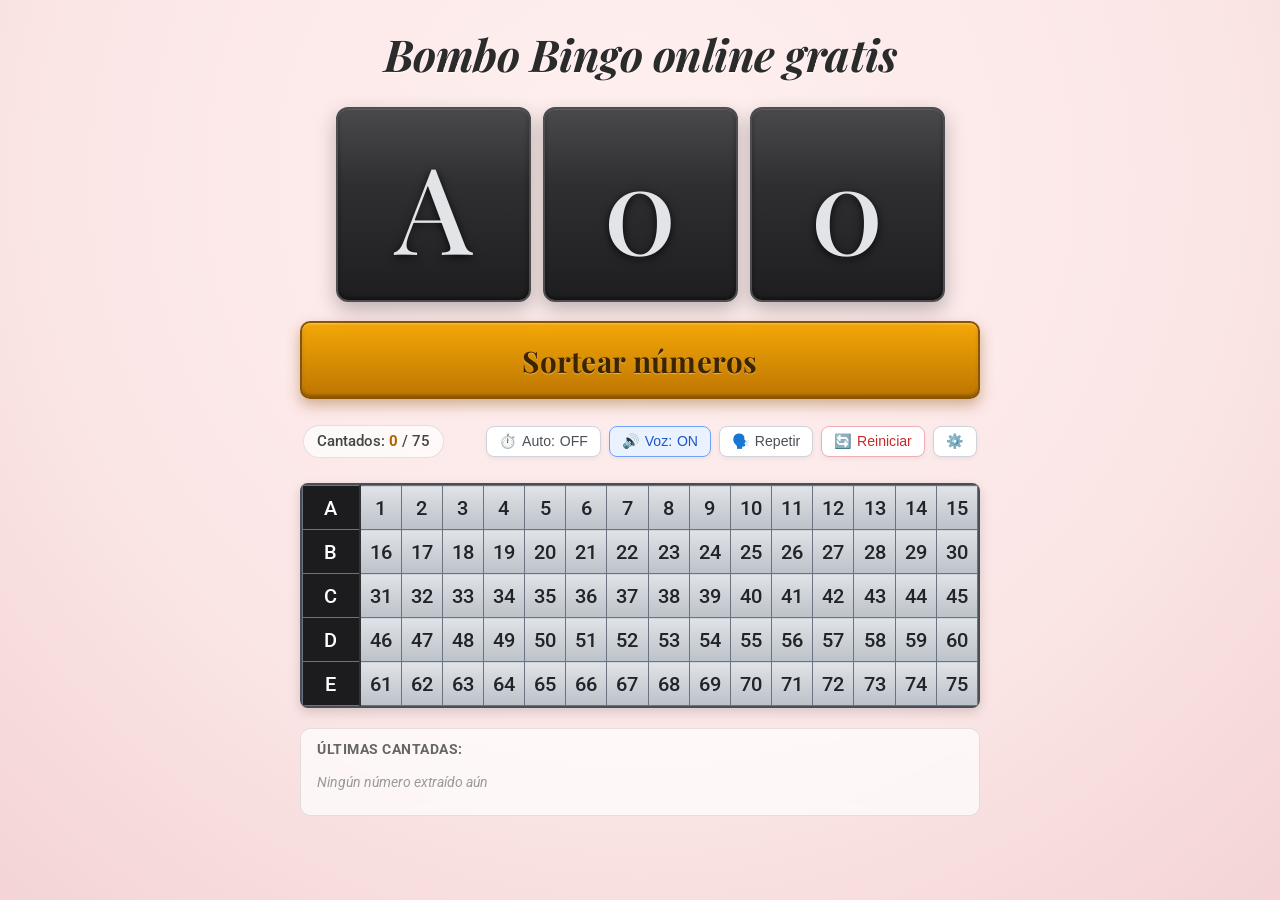
==== index.html @ 675a0fd1 "Initial commit: AplicaBingo web app (index.html, style.css, app.js)" ====
<!DOCTYPE html>
<html lang="es">
<head>
    <meta charset="UTF-8">
    <meta name="viewport" content="width=device-width, initial-scale=1.0">
    <title>Bombo Bingo Online Gratis</title>
    <link rel="stylesheet" href="style.css">
    <link rel="preconnect" href="https://fonts.googleapis.com">
    <link rel="preconnect" href="https://fonts.gstatic.com" crossorigin>
    <link href="https://fonts.googleapis.com/css2?family=Cinzel:wght@600;700&family=Playfair+Display:ital,wght@1,500;1,700&family=Roboto:wght@400;500;700&display=swap" rel="stylesheet">
</head>
<body>
    <div class="app-container">
        <!-- Encabezado -->
        <header class="header">
            <h1 class="main-title">Bombo Bingo online gratis</h1>
        </header>

        <!-- Pantalla Principal de Número Actual -->
        <main class="bingo-stage">
            <div class="display-row" id="displayRow">
                <div class="digit-card letter-card" id="cardLetter">
                    <span class="card-value" id="valLetter">A</span>
                </div>
                <div class="digit-card tens-card" id="cardTens">
                    <span class="card-value" id="valTens">0</span>
                </div>
                <div class="digit-card units-card" id="cardUnits">
                    <span class="card-value" id="valUnits">0</span>
                </div>
            </div>

            <!-- Botón Principal de Sorteo -->
            <button id="btnDraw" class="btn-draw" type="button">
                <span class="btn-text">Sortear números</span>
            </button>

            <!-- Barra de Herramientas y Controles Auxiliares -->
            <div class="controls-panel">
                <div class="stat-badge">
                    <span>Cantados:</span>
                    <strong id="drawnCount">0</strong> / <span id="totalCount">75</span>
                </div>

                <div class="action-buttons">
                    <button id="btnAuto" class="btn-tool" title="Modo automático">
                        <span class="icon">⏱️</span> Auto: <span id="autoState">OFF</span>
                    </button>
                    <button id="btnVoiceToggle" class="btn-tool active" title="Activar/Desactivar Voz">
                        <span class="icon" id="voiceIcon">🔊</span> Voz: <span id="voiceState">ON</span>
                    </button>
                    <button id="btnRepeat" class="btn-tool" title="Repetir último número cantado">
                        <span class="icon">🗣️</span> Repetir
                    </button>
                    <button id="btnReset" class="btn-tool btn-danger" title="Reiniciar Juego">
                        <span class="icon">🔄</span> Reiniciar
                    </button>
                    <button id="btnSettings" class="btn-tool" title="Configuración">
                        <span class="icon">⚙️</span>
                    </button>
                </div>
            </div>

            <!-- Panel de Configuración Plegable -->
            <div id="settingsModal" class="settings-drawer hidden">
                <div class="drawer-header">
                    <h3>Configuración del Bingo</h3>
                    <button id="btnCloseSettings" class="btn-close">&times;</button>
                </div>
                <div class="setting-item">
                    <label for="namingMode">Tipo de Letras:</label>
                    <select id="namingMode" class="form-select">
                        <option value="ABCDE" selected>A - B - C - D - E (Tradicional 1-75)</option>
                        <option value="BINGO">B - I - N - G - O (Americano 1-75)</option>
                    </select>
                </div>
                <div class="setting-item">
                    <label for="voiceSelect">Voz del Locutor:</label>
                    <select id="voiceSelect" class="form-select">
                        <option value="">Cargando voces en español...</option>
                    </select>
                </div>
                <div class="setting-item">
                    <label for="speechRate">Velocidad de voz: <span id="rateVal">1.0x</span></label>
                    <input type="range" id="speechRate" min="0.7" max="1.4" step="0.1" value="1.0">
                </div>
                <div class="setting-item">
                    <label for="autoSpeed">Intervalo de Sorteo Auto: <span id="autoSpeedVal">4s</span></label>
                    <input type="range" id="autoSpeed" min="2" max="10" step="1" value="4">
                </div>
            </div>

            <!-- Tablero de Números -->
            <div class="board-wrapper">
                <table class="bingo-board" id="bingoBoard">
                    <tbody id="boardBody">
                        <!-- Generado dinámicamente por JavaScript -->
                    </tbody>
                </table>
            </div>

            <!-- Historial de Últimas Bolas -->
            <div class="history-container">
                <span class="history-label">Últimas cantadas:</span>
                <div class="history-list" id="historyList">
                    <span class="empty-history">Ningún número extraído aún</span>
                </div>
            </div>
        </main>
    </div>

    <!-- Modal de Confirmación para Reiniciar -->
    <div id="confirmModal" class="modal-overlay hidden">
        <div class="modal-card">
            <h3>¿Reiniciar partida?</h3>
            <p>Se borrarán todos los números extraídos y el tablero volverá a cero.</p>
            <div class="modal-actions">
                <button id="btnCancelReset" class="btn-modal btn-secondary">Cancelar</button>
                <button id="btnConfirmReset" class="btn-modal btn-danger">Sí, Reiniciar</button>
            </div>
        </div>
    </div>

    <script src="app.js"></script>
</body>
</html>
---- style.css ----
/* ==========================================================================
   Bombo Bingo Online Gratis - Estilos CSS3
   ========================================================================== */

:root {
    --bg-page: #fbe6e6;
    --bg-gradient: radial-gradient(circle at 50% 20%, #fff0f0 0%, #fbe6e6 60%, #f4d4d4 100%);
    --card-bg-top: #3a3a3c;
    --card-bg-bottom: #1e1e20;
    --card-border: #4d4d52;
    --card-text: #e2e4e8;
    
    --btn-gold-top: #f3a808;
    --btn-gold-bottom: #be7500;
    --btn-gold-border: #8d5300;
    --btn-gold-text: #3c2400;
    --btn-gold-shadow: rgba(141, 83, 0, 0.4);

    --cell-unmarked-top: #e0e3e7;
    --cell-unmarked-bottom: #bcc2c9;
    --cell-unmarked-border: #808691;
    --cell-unmarked-text: #212529;

    --cell-marked-top: #fdb813;
    --cell-marked-bottom: #df8800;
    --cell-marked-border: #9b5a00;
    --cell-marked-text: #211200;

    --header-cell-bg: #1c1c1e;
    --header-cell-text: #ffffff;
}

* {
    box-sizing: border-box;
    margin: 0;
    padding: 0;
}

body {
    font-family: 'Roboto', -apple-system, BlinkMacSystemFont, "Segoe UI", sans-serif;
    background: var(--bg-gradient);
    background-color: var(--bg-page);
    min-height: 100vh;
    display: flex;
    justify-content: center;
    align-items: flex-start;
    padding: 1.5rem 1rem 3rem 1rem;
    color: #333333;
    user-select: none;
    -webkit-user-select: none;
}

/* Contenedor Principal */
.app-container {
    width: 100%;
    max-width: 680px;
    display: flex;
    flex-direction: column;
    align-items: center;
    gap: 1.25rem;
}

/* Encabezado */
.header {
    text-align: center;
    margin-bottom: 0.25rem;
}

.main-title {
    font-family: 'Playfair Display', Georgia, serif;
    font-size: clamp(2rem, 5vw, 2.75rem);
    font-weight: 700;
    font-style: italic;
    color: #2b2b2b;
    letter-spacing: -0.5px;
    text-shadow: 0 1px 2px rgba(255, 255, 255, 0.8);
}

/* Escenario Bingo */
.bingo-stage {
    width: 100%;
    display: flex;
    flex-direction: column;
    align-items: center;
    gap: 1.2rem;
}

/* Fila de Tarjetas Oscuras (Letra, Decena, Unidad) */
.display-row {
    display: flex;
    justify-content: center;
    gap: 12px;
    width: 100%;
}

.digit-card {
    flex: 1;
    max-width: 195px;
    aspect-ratio: 1 / 1;
    background: linear-gradient(180deg, var(--card-bg-top) 0%, var(--card-bg-bottom) 100%);
    border: 2px solid var(--card-border);
    border-radius: 12px;
    box-shadow: 
        0 8px 20px rgba(0, 0, 0, 0.25),
        inset 0 1px 1px rgba(255, 255, 255, 0.15),
        inset 0 -2px 4px rgba(0, 0, 0, 0.5);
    display: flex;
    align-items: center;
    justify-content: center;
    position: relative;
    overflow: hidden;
    transition: transform 0.15s ease, box-shadow 0.15s ease;
}

.digit-card::after {
    content: '';
    position: absolute;
    top: 0;
    left: 0;
    right: 0;
    height: 40%;
    background: linear-gradient(180deg, rgba(255, 255, 255, 0.08) 0%, rgba(255, 255, 255, 0) 100%);
    pointer-events: none;
    border-top-left-radius: 10px;
    border-top-right-radius: 10px;
}

.card-value {
    font-family: 'Playfair Display', 'Cinzel', Times, serif;
    font-size: clamp(4.5rem, 12vw, 7.5rem);
    font-weight: 500;
    color: var(--card-text);
    text-shadow: 0 2px 8px rgba(0, 0, 0, 0.8);
    line-height: 1;
    transition: transform 0.2s cubic-bezier(0.175, 0.885, 0.32, 1.275);
}

/* Animación de Sorteo / Giro en las Tarjetas */
.digit-card.rolling .card-value {
    animation: rollNumber 0.25s infinite alternate ease-in-out;
}

.digit-card.popping .card-value {
    animation: popReveal 0.4s cubic-bezier(0.175, 0.885, 0.32, 1.275);
}

@keyframes rollNumber {
    0% { transform: translateY(-4px) scale(0.96); opacity: 0.8; }
    100% { transform: translateY(4px) scale(1.02); opacity: 1; }
}

@keyframes popReveal {
    0% { transform: scale(0.7); opacity: 0.3; }
    70% { transform: scale(1.15); opacity: 1; }
    100% { transform: scale(1); opacity: 1; }
}

/* Botón Dorado de Sorteo */
.btn-draw {
    width: 100%;
    padding: 1.1rem 1.5rem;
    background: linear-gradient(180deg, var(--btn-gold-top) 0%, var(--btn-gold-bottom) 100%);
    border: 2px solid var(--btn-gold-border);
    border-radius: 10px;
    cursor: pointer;
    box-shadow: 
        0 6px 14px var(--btn-gold-shadow),
        inset 0 1px 2px rgba(255, 255, 255, 0.4),
        inset 0 -2px 3px rgba(0, 0, 0, 0.3);
    transition: all 0.12s ease;
    display: flex;
    align-items: center;
    justify-content: center;
}

.btn-draw:hover:not(:disabled) {
    filter: brightness(1.06);
    transform: translateY(-2px);
    box-shadow: 0 8px 18px var(--btn-gold-shadow);
}

.btn-draw:active:not(:disabled) {
    transform: translateY(2px);
    box-shadow: 0 2px 6px var(--btn-gold-shadow);
    background: linear-gradient(180deg, var(--btn-gold-bottom) 0%, var(--btn-gold-top) 100%);
}

.btn-draw:disabled {
    opacity: 0.65;
    cursor: not-allowed;
    filter: grayscale(0.4);
}

.btn-text {
    font-family: 'Playfair Display', Georgia, serif;
    font-size: clamp(1.4rem, 4vw, 1.85rem);
    font-weight: 700;
    color: var(--btn-gold-text);
    text-shadow: 0 1px 1px rgba(255, 255, 255, 0.4);
    letter-spacing: 0.3px;
}

/* Barra de Controles y Herramientas */
.controls-panel {
    width: 100%;
    display: flex;
    justify-content: space-between;
    align-items: center;
    flex-wrap: wrap;
    gap: 0.75rem;
    padding: 0.4rem 0.2rem;
}

.stat-badge {
    background: rgba(255, 255, 255, 0.7);
    border: 1px solid rgba(0, 0, 0, 0.1);
    padding: 0.4rem 0.8rem;
    border-radius: 20px;
    font-size: 0.95rem;
    color: #444;
    font-weight: 500;
    backdrop-filter: blur(4px);
}

.stat-badge strong {
    color: #b06200;
    font-weight: 700;
}

.action-buttons {
    display: flex;
    gap: 0.5rem;
    flex-wrap: wrap;
}

.btn-tool {
    background: #ffffff;
    border: 1px solid #ced4da;
    border-radius: 8px;
    padding: 0.4rem 0.75rem;
    font-size: 0.88rem;
    font-weight: 500;
    color: #495057;
    cursor: pointer;
    display: inline-flex;
    align-items: center;
    gap: 0.3rem;
    transition: all 0.15s ease;
    box-shadow: 0 2px 4px rgba(0, 0, 0, 0.05);
}

.btn-tool:hover {
    background: #f8f9fa;
    border-color: #adb5bd;
    transform: translateY(-1px);
}

.btn-tool:active {
    transform: translateY(1px);
}

.btn-tool.active {
    background: #eaf2ff;
    border-color: #70a1ff;
    color: #1a56cc;
}

.btn-danger {
    color: #c92a2a;
    border-color: #f1aeb5;
}

.btn-danger:hover {
    background: #ffe3e3;
    border-color: #e03131;
}

/* Panel de Ajustes / Drawer */
.settings-drawer {
    width: 100%;
    background: #ffffff;
    border: 1px solid #dee2e6;
    border-radius: 12px;
    padding: 1.2rem;
    box-shadow: 0 8px 24px rgba(0, 0, 0, 0.08);
    display: flex;
    flex-direction: column;
    gap: 0.9rem;
    animation: fadeIn 0.2s ease;
}

.settings-drawer.hidden {
    display: none;
}

.drawer-header {
    display: flex;
    justify-content: space-between;
    align-items: center;
    border-bottom: 1px solid #eee;
    padding-bottom: 0.5rem;
}

.drawer-header h3 {
    font-size: 1.1rem;
    color: #333;
}

.btn-close {
    background: none;
    border: none;
    font-size: 1.5rem;
    cursor: pointer;
    color: #888;
}

.setting-item {
    display: flex;
    flex-direction: column;
    gap: 0.35rem;
    font-size: 0.9rem;
    color: #555;
}

.form-select, input[type="range"] {
    padding: 0.4rem;
    border-radius: 6px;
    border: 1px solid #ccc;
    font-size: 0.9rem;
    background: #fafafa;
}

/* Tablero de Números (Grid Table) */
.board-wrapper {
    width: 100%;
    overflow-x: auto;
    border-radius: 8px;
    box-shadow: 0 4px 12px rgba(0, 0, 0, 0.15);
    background: #4a4e54;
    padding: 2px;
}

.bingo-board {
    width: 100%;
    border-collapse: collapse;
    table-layout: fixed;
    text-align: center;
}

.bingo-board td, .bingo-board th {
    padding: 0;
    height: clamp(34px, 5.2vw, 44px);
    border: 1px solid #6b7280;
    font-family: -apple-system, BlinkMacSystemFont, "Segoe UI", Roboto, sans-serif;
    font-size: clamp(0.95rem, 2.2vw, 1.25rem);
    font-weight: 500;
}

/* Celda de Letra Encabezado (Columna 0) */
.header-cell {
    background: var(--header-cell-bg);
    color: var(--header-cell-text);
    font-weight: 700;
    font-size: clamp(1.1rem, 2.6vw, 1.4rem);
    width: 8.5%;
    border-right: 2px solid #333 !important;
}

/* Celdas No Cantadas */
.num-cell {
    background: linear-gradient(180deg, var(--cell-unmarked-top) 0%, var(--cell-unmarked-bottom) 100%);
    color: var(--cell-unmarked-text);
    cursor: default;
    transition: background 0.3s ease, color 0.3s ease, transform 0.2s ease;
}

/* Celdas Cantadas (Marcadas en Oro / Naranja) */
.num-cell.marked {
    background: linear-gradient(180deg, var(--cell-marked-top) 0%, var(--cell-marked-bottom) 100%) !important;
    color: var(--cell-marked-text) !important;
    font-weight: 700;
    box-shadow: inset 0 0 4px rgba(0, 0, 0, 0.3);
}

.num-cell.last-called {
    position: relative;
    outline: 2px solid #ffffff;
    outline-offset: -2px;
    animation: pulseCell 1.2s infinite alternate ease-in-out;
}

@keyframes pulseCell {
    0% { filter: brightness(1); }
    100% { filter: brightness(1.25); }
}

/* Historial de Bolas Cantadas */
.history-container {
    width: 100%;
    background: rgba(255, 255, 255, 0.7);
    border: 1px solid rgba(0, 0, 0, 0.1);
    border-radius: 10px;
    padding: 0.75rem 1rem;
    display: flex;
    flex-direction: column;
    gap: 0.5rem;
    backdrop-filter: blur(6px);
}

.history-label {
    font-size: 0.85rem;
    font-weight: 700;
    color: #666;
    text-transform: uppercase;
    letter-spacing: 0.5px;
}

.history-list {
    display: flex;
    gap: 0.5rem;
    overflow-x: auto;
    padding-bottom: 0.25rem;
    min-height: 38px;
    align-items: center;
}

.empty-history {
    font-size: 0.88rem;
    color: #999;
    font-style: italic;
}

.history-chip {
    flex-shrink: 0;
    background: linear-gradient(180deg, #3a3a3c 0%, #1c1c1e 100%);
    color: #f0f0f0;
    border: 1px solid #555;
    border-radius: 20px;
    padding: 0.25rem 0.65rem;
    font-size: 0.9rem;
    font-weight: 700;
    display: inline-flex;
    align-items: center;
    gap: 3px;
    box-shadow: 0 2px 4px rgba(0, 0, 0, 0.2);
    animation: slideIn 0.25s ease;
}

.history-chip.latest {
    background: linear-gradient(180deg, var(--btn-gold-top) 0%, var(--btn-gold-bottom) 100%);
    color: #211200;
    border-color: #8d5300;
    transform: scale(1.05);
}

@keyframes slideIn {
    from { opacity: 0; transform: translateY(-6px); }
    to { opacity: 1; transform: translateY(0); }
}

/* Modal de Confirmación */
.modal-overlay {
    position: fixed;
    top: 0;
    left: 0;
    right: 0;
    bottom: 0;
    background: rgba(0, 0, 0, 0.5);
    display: flex;
    justify-content: center;
    align-items: center;
    z-index: 1000;
    padding: 1rem;
    backdrop-filter: blur(3px);
}

.modal-overlay.hidden {
    display: none;
}

.modal-card {
    background: #ffffff;
    border-radius: 12px;
    padding: 1.5rem;
    max-width: 400px;
    width: 100%;
    text-align: center;
    box-shadow: 0 10px 30px rgba(0, 0, 0, 0.3);
    animation: fadeIn 0.2s ease;
}

.modal-card h3 {
    margin-bottom: 0.5rem;
    color: #222;
}

.modal-card p {
    color: #666;
    font-size: 0.95rem;
    margin-bottom: 1.25rem;
}

.modal-actions {
    display: flex;
    justify-content: center;
    gap: 0.75rem;
}

.btn-modal {
    padding: 0.55rem 1.25rem;
    border-radius: 8px;
    border: none;
    font-size: 0.95rem;
    font-weight: 600;
    cursor: pointer;
}

.btn-secondary {
    background: #e9ecef;
    color: #495057;
}

.btn-secondary:hover {
    background: #dee2e6;
}

@keyframes fadeIn {
    from { opacity: 0; transform: scale(0.96); }
    to { opacity: 1; transform: scale(1); }
}

/* Ajustes Responsivos */
@media (max-width: 480px) {
    body {
        padding: 0.8rem 0.5rem 2rem 0.5rem;
    }
    
    .display-row {
        gap: 8px;
    }
    
    .btn-draw {
        padding: 0.9rem 1rem;
    }

    .controls-panel {
        justify-content: center;
    }
}
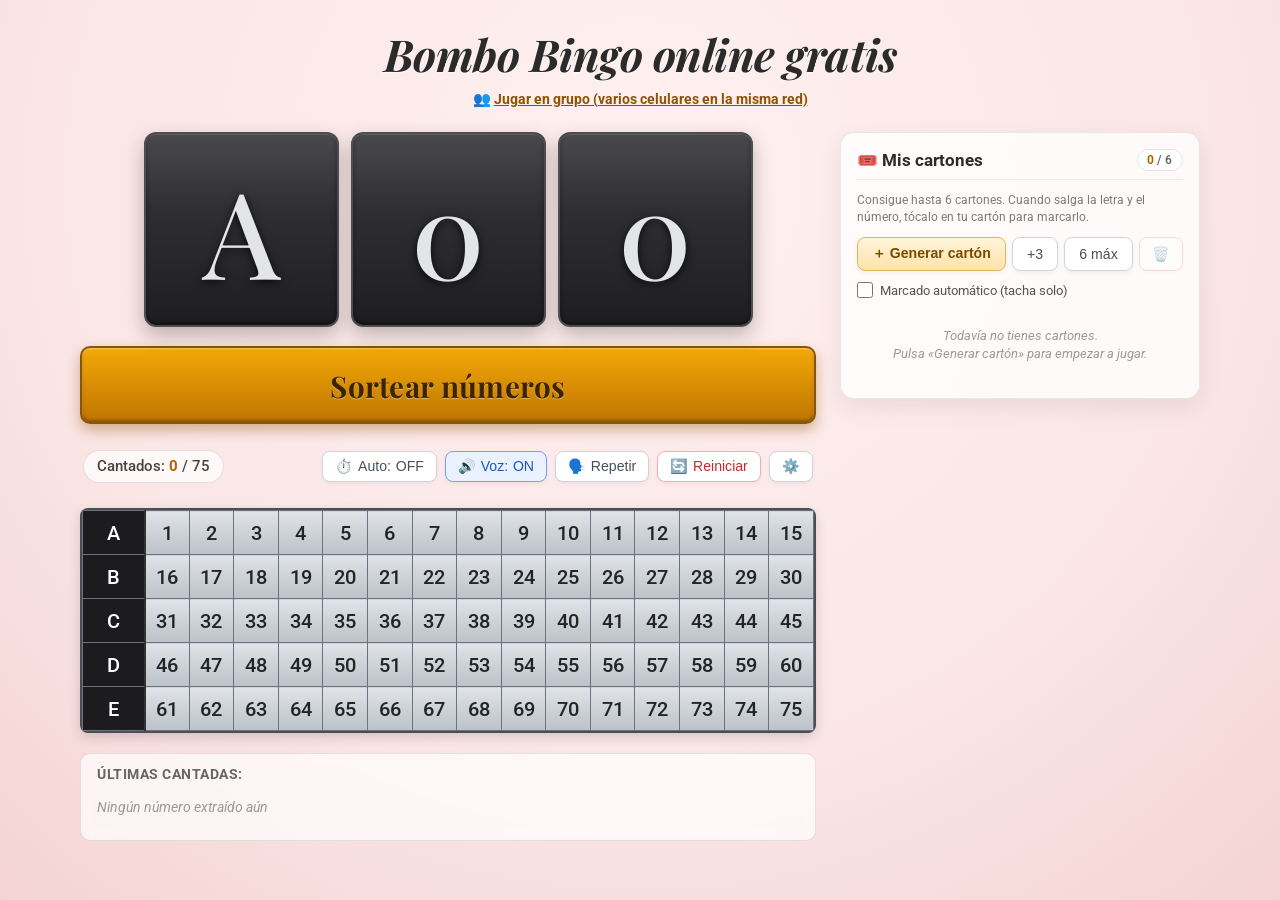
==== commit 91a6c10c: "Agrega modo de bingo en grupo (sala online con cantador y jugadores) - server.js: servidor Node sin " ====
--- a/index.html
+++ b/index.html
@@ -14,106 +14,145 @@
         <!-- Encabezado -->
         <header class="header">
             <h1 class="main-title">Bombo Bingo online gratis</h1>
+            <p style="margin-top:.5rem;font-size:.9rem">👥 <a href="grupo.html" style="color:#8d5300;font-weight:700">Jugar en grupo (varios celulares en la misma red)</a></p>
         </header>
 
-        <!-- Pantalla Principal de Número Actual -->
-        <main class="bingo-stage">
-            <div class="display-row" id="displayRow">
-                <div class="digit-card letter-card" id="cardLetter">
-                    <span class="card-value" id="valLetter">A</span>
-                </div>
-                <div class="digit-card tens-card" id="cardTens">
-                    <span class="card-value" id="valTens">0</span>
-                </div>
-                <div class="digit-card units-card" id="cardUnits">
-                    <span class="card-value" id="valUnits">0</span>
-                </div>
-            </div>
-
-            <!-- Botón Principal de Sorteo -->
-            <button id="btnDraw" class="btn-draw" type="button">
-                <span class="btn-text">Sortear números</span>
-            </button>
-
-            <!-- Barra de Herramientas y Controles Auxiliares -->
-            <div class="controls-panel">
-                <div class="stat-badge">
-                    <span>Cantados:</span>
-                    <strong id="drawnCount">0</strong> / <span id="totalCount">75</span>
+        <div class="app-layout">
+            <!-- Columna principal: Bombo / Sorteo -->
+            <main class="bingo-stage">
+                <!-- Pantalla Principal de Número Actual -->
+                <div class="display-row" id="displayRow">
+                    <div class="digit-card letter-card" id="cardLetter">
+                        <span class="card-value" id="valLetter">A</span>
+                    </div>
+                    <div class="digit-card tens-card" id="cardTens">
+                        <span class="card-value" id="valTens">0</span>
+                    </div>
+                    <div class="digit-card units-card" id="cardUnits">
+                        <span class="card-value" id="valUnits">0</span>
+                    </div>
                 </div>
 
-                <div class="action-buttons">
-                    <button id="btnAuto" class="btn-tool" title="Modo automático">
-                        <span class="icon">⏱️</span> Auto: <span id="autoState">OFF</span>
-                    </button>
-                    <button id="btnVoiceToggle" class="btn-tool active" title="Activar/Desactivar Voz">
-                        <span class="icon" id="voiceIcon">🔊</span> Voz: <span id="voiceState">ON</span>
-                    </button>
-                    <button id="btnRepeat" class="btn-tool" title="Repetir último número cantado">
-                        <span class="icon">🗣️</span> Repetir
-                    </button>
-                    <button id="btnReset" class="btn-tool btn-danger" title="Reiniciar Juego">
-                        <span class="icon">🔄</span> Reiniciar
-                    </button>
-                    <button id="btnSettings" class="btn-tool" title="Configuración">
-                        <span class="icon">⚙️</span>
-                    </button>
+                <!-- Botón Principal de Sorteo -->
+                <button id="btnDraw" class="btn-draw" type="button">
+                    <span class="btn-text">Sortear números</span>
+                </button>
+
+                <!-- Barra de Herramientas y Controles Auxiliares -->
+                <div class="controls-panel">
+                    <div class="stat-badge">
+                        <span>Cantados:</span>
+                        <strong id="drawnCount">0</strong> / <span id="totalCount">75</span>
+                    </div>
+
+                    <div class="action-buttons">
+                        <button id="btnAuto" class="btn-tool" title="Modo automático">
+                            <span class="icon">⏱️</span> Auto: <span id="autoState">OFF</span>
+                        </button>
+                        <button id="btnVoiceToggle" class="btn-tool active" title="Activar/Desactivar Voz">
+                            <span class="icon" id="voiceIcon">🔊</span> Voz: <span id="voiceState">ON</span>
+                        </button>
+                        <button id="btnRepeat" class="btn-tool" title="Repetir último número cantado">
+                            <span class="icon">🗣️</span> Repetir
+                        </button>
+                        <button id="btnReset" class="btn-tool btn-danger" title="Reiniciar Juego">
+                            <span class="icon">🔄</span> Reiniciar
+                        </button>
+                        <button id="btnSettings" class="btn-tool" title="Configuración">
+                            <span class="icon">⚙️</span>
+                        </button>
+                    </div>
                 </div>
-            </div>
 
-            <!-- Panel de Configuración Plegable -->
-            <div id="settingsModal" class="settings-drawer hidden">
-                <div class="drawer-header">
-                    <h3>Configuración del Bingo</h3>
-                    <button id="btnCloseSettings" class="btn-close">&times;</button>
+                <!-- Panel de Configuración Plegable -->
+                <div id="settingsModal" class="settings-drawer hidden">
+                    <div class="drawer-header">
+                        <h3>Configuración del Bingo</h3>
+                        <button id="btnCloseSettings" class="btn-close">&times;</button>
+                    </div>
+                    <div class="setting-item">
+                        <label for="namingMode">Tipo de Letras:</label>
+                        <select id="namingMode" class="form-select">
+                            <option value="ABCDE" selected>A - B - C - D - E (Tradicional 1-75)</option>
+                            <option value="BINGO">B - I - N - G - O (Americano 1-75)</option>
+                        </select>
+                    </div>
+                    <div class="setting-item">
+                        <label for="voiceSelect">Voz del Locutor:</label>
+                        <select id="voiceSelect" class="form-select">
+                            <option value="">Cargando voces en español...</option>
+                        </select>
+                    </div>
+                    <div class="setting-item">
+                        <label for="speechRate">Velocidad de voz: <span id="rateVal">1.0x</span></label>
+                        <input type="range" id="speechRate" min="0.7" max="1.4" step="0.1" value="1.0">
+                    </div>
+                    <div class="setting-item">
+                        <label for="autoSpeed">Intervalo de Sorteo Auto: <span id="autoSpeedVal">4s</span></label>
+                        <input type="range" id="autoSpeed" min="2" max="10" step="1" value="4">
+                    </div>
                 </div>
-                <div class="setting-item">
-                    <label for="namingMode">Tipo de Letras:</label>
-                    <select id="namingMode" class="form-select">
-                        <option value="ABCDE" selected>A - B - C - D - E (Tradicional 1-75)</option>
-                        <option value="BINGO">B - I - N - G - O (Americano 1-75)</option>
-                    </select>
+
+                <!-- Tablero de Números -->
+                <div class="board-wrapper">
+                    <table class="bingo-board" id="bingoBoard">
+                        <tbody id="boardBody">
+                            <!-- Generado dinámicamente por JavaScript -->
+                        </tbody>
+                    </table>
                 </div>
-                <div class="setting-item">
-                    <label for="voiceSelect">Voz del Locutor:</label>
-                    <select id="voiceSelect" class="form-select">
-                        <option value="">Cargando voces en español...</option>
-                    </select>
+
+                <!-- Historial de Últimas Bolas -->
+                <div class="history-container">
+                    <span class="history-label">Últimas cantadas:</span>
+                    <div class="history-list" id="historyList">
+                        <span class="empty-history">Ningún número extraído aún</span>
+                    </div>
                 </div>
-                <div class="setting-item">
-                    <label for="speechRate">Velocidad de voz: <span id="rateVal">1.0x</span></label>
-                    <input type="range" id="speechRate" min="0.7" max="1.4" step="0.1" value="1.0">
+            </main>
+
+            <!-- Columna lateral: Cartones del Jugador -->
+            <aside class="cards-panel">
+                <div class="panel-header">
+                    <h2 class="panel-title">🎟️ Mis cartones</h2>
+                    <span class="panel-counter"><strong id="cardCount">0</strong> / 6</span>
                 </div>
-                <div class="setting-item">
-                    <label for="autoSpeed">Intervalo de Sorteo Auto: <span id="autoSpeedVal">4s</span></label>
-                    <input type="range" id="autoSpeed" min="2" max="10" step="1" value="4">
+
+                <p class="panel-hint">
+                    Consigue hasta 6 cartones. Cuando salga la letra y el número, tócalo en tu cartón para marcarlo.
+                </p>
+
+                <div class="cards-actions">
+                    <button id="btnAddCard" class="btn-tool btn-primary-soft" type="button">＋ Generar cartón</button>
+                    <button id="btnAdd3" class="btn-tool" type="button" title="Añadir 3 cartones">+3</button>
+                    <button id="btnAdd6" class="btn-tool" type="button" title="Completar hasta 6 cartones">6 máx</button>
+                    <button id="btnClearCards" class="btn-tool btn-danger" type="button" title="Quitar todos los cartones">🗑️</button>
                 </div>
-            </div>
 
-            <!-- Tablero de Números -->
-            <div class="board-wrapper">
-                <table class="bingo-board" id="bingoBoard">
-                    <tbody id="boardBody">
-                        <!-- Generado dinámicamente por JavaScript -->
-                    </tbody>
-                </table>
-            </div>
+                <label class="switch-row" for="autoDaub">
+                    <input type="checkbox" id="autoDaub">
+                    <span>Marcado automático (tacha solo)</span>
+                </label>
 
-            <!-- Historial de Últimas Bolas -->
-            <div class="history-container">
-                <span class="history-label">Últimas cantadas:</span>
-                <div class="history-list" id="historyList">
-                    <span class="empty-history">Ningún número extraído aún</span>
+                <div class="cards-list" id="cardsList">
+                    <p class="empty-cards" id="emptyCards">
+                        Todavía no tienes cartones.<br>Pulsa «Generar cartón» para empezar a jugar.
+                    </p>
                 </div>
-            </div>
-        </main>
+            </aside>
+        </div>
+    </div>
+
+    <!-- Aviso Flotante de Bingo -->
+    <div id="bingoToast" class="bingo-toast hidden">
+        <span id="bingoToastText">¡BINGO!</span>
     </div>
 
     <!-- Modal de Confirmación para Reiniciar -->
     <div id="confirmModal" class="modal-overlay hidden">
         <div class="modal-card">
             <h3>¿Reiniciar partida?</h3>
-            <p>Se borrarán todos los números extraídos y el tablero volverá a cero.</p>
+            <p>Se borrarán todos los números extraídos, las marcas de tus cartones y el tablero volverá a cero.</p>
             <div class="modal-actions">
                 <button id="btnCancelReset" class="btn-modal btn-secondary">Cancelar</button>
                 <button id="btnConfirmReset" class="btn-modal btn-danger">Sí, Reiniciar</button>
--- a/style.css
+++ b/style.css
@@ -547,3 +547,331 @@
         justify-content: center;
     }
 }
+
+
+/* ==========================================================================
+   CARTONES DEL JUGADOR (Panel Lateral)
+   ========================================================================== */
+
+/* Contenedor general ampliado para alojar la columna de cartones */
+.app-container {
+    max-width: 1120px;
+}
+
+.app-layout {
+    width: 100%;
+    display: grid;
+    grid-template-columns: minmax(0, 1fr) minmax(300px, 360px);
+    gap: 1.5rem;
+    align-items: start;
+}
+
+/* --- Panel Lateral --- */
+.cards-panel {
+    width: 100%;
+    background: rgba(255, 255, 255, 0.78);
+    border: 1px solid rgba(0, 0, 0, 0.08);
+    border-radius: 14px;
+    padding: 1rem;
+    box-shadow: 0 8px 24px rgba(0, 0, 0, 0.08);
+    backdrop-filter: blur(6px);
+    display: flex;
+    flex-direction: column;
+    gap: 0.7rem;
+    position: sticky;
+    top: 1.5rem;
+}
+
+.panel-header {
+    display: flex;
+    justify-content: space-between;
+    align-items: center;
+    gap: 0.5rem;
+    border-bottom: 1px solid rgba(0, 0, 0, 0.07);
+    padding-bottom: 0.5rem;
+}
+
+.panel-title {
+    font-size: 1.05rem;
+    font-weight: 700;
+    color: #2b2b2b;
+}
+
+.panel-counter {
+    font-size: 0.78rem;
+    font-weight: 600;
+    color: #666;
+    background: #ffffff;
+    border: 1px solid #e3e3e3;
+    border-radius: 20px;
+    padding: 0.15rem 0.6rem;
+    white-space: nowrap;
+}
+
+.panel-counter strong {
+    color: #b06200;
+}
+
+.panel-hint {
+    font-size: 0.78rem;
+    line-height: 1.4;
+    color: #7a7a7a;
+}
+
+.cards-actions {
+    display: flex;
+    flex-wrap: wrap;
+    gap: 0.4rem;
+}
+
+.cards-actions .btn-tool {
+    flex: 1 1 auto;
+    justify-content: center;
+    white-space: nowrap;
+}
+
+.cards-actions #btnClearCards {
+    flex: 0 0 auto;
+}
+
+.btn-primary-soft {
+    background: linear-gradient(180deg, #fff4d9 0%, #ffe2ab 100%);
+    border-color: #e0b45f;
+    color: #7a4a00;
+    font-weight: 700;
+}
+
+.btn-primary-soft:hover:not(:disabled) {
+    background: linear-gradient(180deg, #ffefc6 0%, #ffd892 100%);
+    border-color: #cf9f42;
+}
+
+.btn-tool:disabled {
+    opacity: 0.45;
+    cursor: not-allowed;
+    transform: none !important;
+}
+
+.switch-row {
+    display: flex;
+    align-items: center;
+    gap: 0.45rem;
+    font-size: 0.8rem;
+    color: #555;
+    cursor: pointer;
+    user-select: none;
+}
+
+.switch-row input[type="checkbox"] {
+    width: 16px;
+    height: 16px;
+    accent-color: #f3a808;
+    cursor: pointer;
+}
+
+/* --- Lista de Cartones --- */
+.cards-list {
+    display: grid;
+    grid-template-columns: repeat(auto-fit, minmax(140px, 1fr));
+    gap: 0.7rem;
+}
+
+.empty-cards {
+    grid-column: 1 / -1;
+    font-size: 0.8rem;
+    font-style: italic;
+    color: #9a9a9a;
+    text-align: center;
+    line-height: 1.45;
+    padding: 1.1rem 0.5rem;
+}
+
+.bingo-card {
+    position: relative;
+    background: #ffffff;
+    border: 1px solid #e6e6e6;
+    border-radius: 10px;
+    padding: 0.4rem;
+    box-shadow: 0 3px 10px rgba(0, 0, 0, 0.07);
+    display: flex;
+    flex-direction: column;
+    gap: 0.35rem;
+    transition: border-color 0.2s ease, box-shadow 0.2s ease;
+}
+
+.card-top {
+    display: flex;
+    justify-content: space-between;
+    align-items: center;
+    gap: 0.3rem;
+}
+
+.card-name {
+    font-size: 0.68rem;
+    font-weight: 700;
+    letter-spacing: 0.4px;
+    text-transform: uppercase;
+    color: #9a9a9a;
+}
+
+.card-remove {
+    background: none;
+    border: none;
+    padding: 0 0.15rem;
+    line-height: 1;
+    font-size: 0.85rem;
+    color: #b9b9b9;
+    cursor: pointer;
+    transition: color 0.15s ease;
+}
+
+.card-remove:hover {
+    color: #e03131;
+}
+
+.card-grid {
+    display: grid;
+    grid-template-columns: repeat(5, 1fr);
+    gap: 2px;
+}
+
+.card-head {
+    display: flex;
+    align-items: center;
+    justify-content: center;
+    background: var(--header-cell-bg);
+    color: var(--header-cell-text);
+    font-weight: 700;
+    font-size: 0.7rem;
+    border-radius: 3px;
+    padding: 0.12rem 0;
+}
+
+.card-cell {
+    aspect-ratio: 1 / 1;
+    display: flex;
+    align-items: center;
+    justify-content: center;
+    padding: 0;
+    font-family: inherit;
+    font-size: clamp(0.65rem, 2.4vw, 0.92rem);
+    font-weight: 600;
+    color: var(--cell-unmarked-text);
+    background: linear-gradient(180deg, var(--cell-unmarked-top) 0%, var(--cell-unmarked-bottom) 100%);
+    border: 1px solid var(--cell-unmarked-border);
+    border-radius: 4px;
+    cursor: pointer;
+    transition: transform 0.12s ease, background 0.2s ease, box-shadow 0.2s ease, color 0.2s ease;
+}
+
+/* Número que todavía no ha salido: no se puede seleccionar */
+.card-cell.locked {
+    background: #eff1f4;
+    border-color: #dfe3e8;
+    color: #a8aeb6;
+    cursor: default;
+    font-weight: 500;
+}
+
+/* Número ya cantado: disponible para seleccionar */
+.card-cell.called {
+    border-color: #e8a200;
+    box-shadow: 0 0 0 2px rgba(243, 168, 8, 0.35);
+}
+
+.card-cell.called:hover {
+    transform: translateY(-1px) scale(1.05);
+    box-shadow: 0 0 0 2px rgba(243, 168, 8, 0.6), 0 3px 8px rgba(0, 0, 0, 0.15);
+}
+
+/* Número seleccionado / tachado */
+.card-cell.marked {
+    background: linear-gradient(180deg, var(--cell-marked-top) 0%, var(--cell-marked-bottom) 100%);
+    border-color: var(--cell-marked-border);
+    color: var(--cell-marked-text);
+    font-weight: 700;
+    box-shadow: inset 0 0 4px rgba(0, 0, 0, 0.25);
+}
+
+/* Casilla central libre */
+.card-cell.free {
+    background: linear-gradient(180deg, #3a3a3c 0%, #1c1c1e 100%);
+    border-color: #555;
+    color: #f2f2f2;
+    font-size: 0.55rem;
+    letter-spacing: 0.4px;
+    font-weight: 700;
+    cursor: default;
+    box-shadow: inset 0 0 6px rgba(0, 0, 0, 0.4);
+}
+
+/* --- Estado Bingo --- */
+.bingo-card.bingo {
+    border-color: #f3a808;
+    animation: bingoGlow 1s infinite alternate ease-in-out;
+}
+
+@keyframes bingoGlow {
+    from { box-shadow: 0 0 0 3px rgba(243, 168, 8, 0.28), 0 6px 16px rgba(243, 168, 8, 0.25); }
+    to { box-shadow: 0 0 0 5px rgba(243, 168, 8, 0.5), 0 10px 26px rgba(243, 168, 8, 0.45); }
+}
+
+.card-bingo-badge {
+    display: none;
+    position: absolute;
+    top: 50%;
+    left: 50%;
+    transform: translate(-50%, -50%) rotate(-8deg);
+    background: linear-gradient(180deg, var(--btn-gold-top) 0%, var(--btn-gold-bottom) 100%);
+    border: 2px solid var(--btn-gold-border);
+    border-radius: 6px;
+    padding: 0.25rem 0.7rem;
+    font-family: 'Playfair Display', Georgia, serif;
+    font-size: 0.95rem;
+    font-weight: 700;
+    color: var(--btn-gold-text);
+    box-shadow: 0 4px 12px rgba(0, 0, 0, 0.3);
+    pointer-events: none;
+}
+
+.bingo-card.bingo .card-bingo-badge {
+    display: block;
+}
+
+/* --- Aviso Flotante de Bingo --- */
+.bingo-toast {
+    position: fixed;
+    top: 1.2rem;
+    left: 50%;
+    z-index: 1200;
+    transform: translateX(-50%);
+    background: linear-gradient(180deg, var(--btn-gold-top) 0%, var(--btn-gold-bottom) 100%);
+    border: 2px solid var(--btn-gold-border);
+    border-radius: 12px;
+    padding: 0.6rem 2rem;
+    font-family: 'Playfair Display', Georgia, serif;
+    font-size: 1.6rem;
+    font-weight: 700;
+    color: var(--btn-gold-text);
+    box-shadow: 0 10px 30px rgba(0, 0, 0, 0.3);
+    animation: popReveal 0.4s cubic-bezier(0.175, 0.885, 0.32, 1.275);
+}
+
+.bingo-toast.hidden {
+    display: none;
+}
+
+/* --- Responsivo: una sola columna --- */
+@media (max-width: 1000px) {
+    .app-layout {
+        grid-template-columns: 1fr;
+    }
+
+    .cards-panel {
+        position: static;
+    }
+
+    .cards-list {
+        grid-template-columns: repeat(auto-fit, minmax(150px, 1fr));
+    }
+}
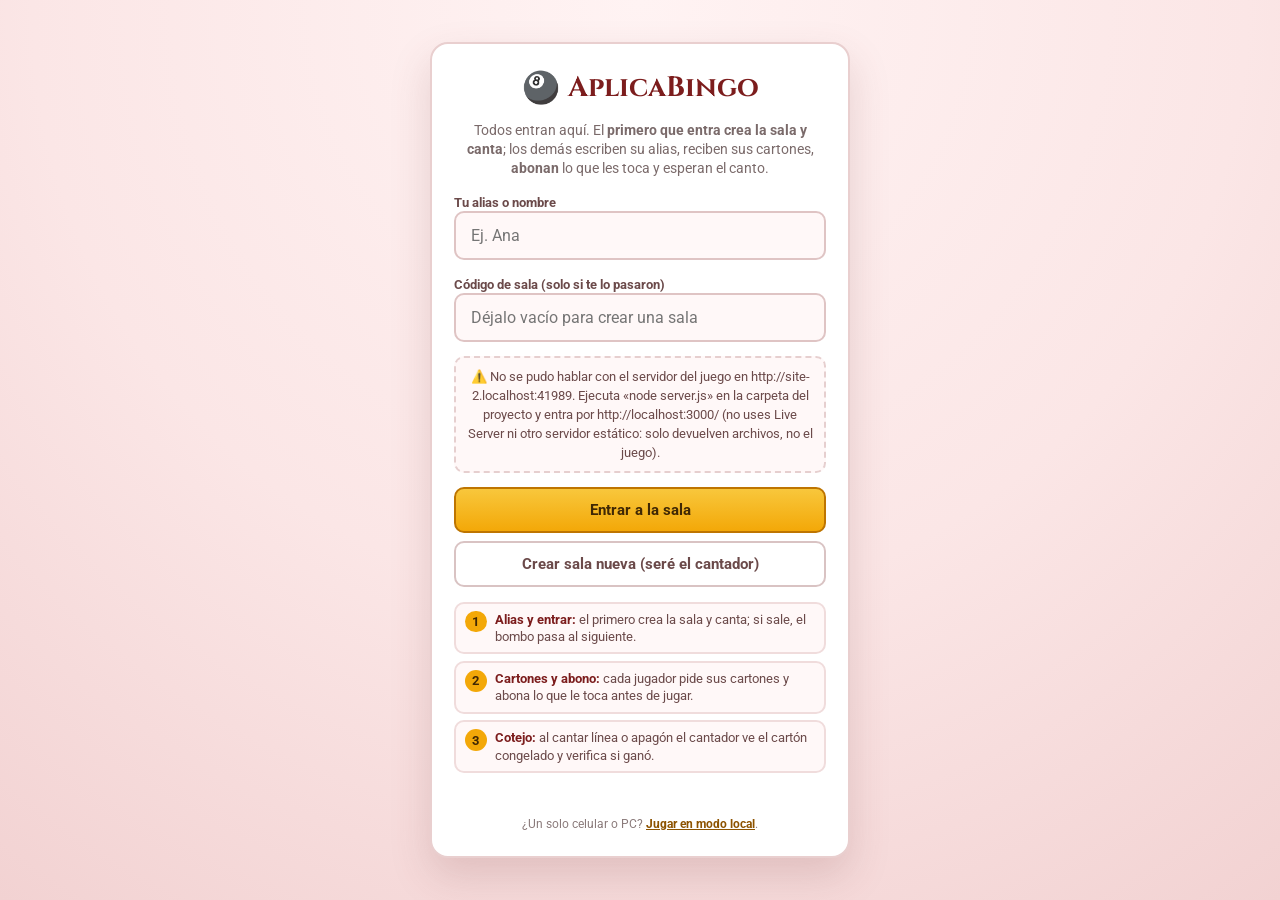
==== commit 514c3002: "Unifica AplicaBingo: entrada comun, sala en grupo y modo local - index.html pasa a ser la entrada un" ====
--- a/index.html
+++ b/index.html
@@ -2,164 +2,129 @@
 <html lang="es">
 <head>
     <meta charset="UTF-8">
-    <meta name="viewport" content="width=device-width, initial-scale=1.0">
-    <title>Bombo Bingo Online Gratis</title>
-    <link rel="stylesheet" href="style.css">
+    <meta name="viewport" content="width=device-width, initial-scale=1.0, maximum-scale=1.0, user-scalable=no">
+    <title>AplicaBingo — Entrar a la sala</title>
+    <link rel="stylesheet" href="grupo.css">
     <link rel="preconnect" href="https://fonts.googleapis.com">
     <link rel="preconnect" href="https://fonts.gstatic.com" crossorigin>
     <link href="https://fonts.googleapis.com/css2?family=Cinzel:wght@600;700&family=Playfair+Display:ital,wght@1,500;1,700&family=Roboto:wght@400;500;700&display=swap" rel="stylesheet">
+    <style>
+        .entrada-pasos { list-style: none; display: flex; flex-direction: column; gap: 0.4rem; font-size: 0.8rem; color: #6b4a4a; }
+        .entrada-pasos li { display: flex; gap: 0.5rem; align-items: flex-start; background: #fff8f8; border: 2px solid #f0dcdc; border-radius: 10px; padding: 0.45rem 0.55rem; line-height: 1.35; }
+        .entrada-pasos b { color: #7c1d1d; }
+        .entrada-pasos .n { background: var(--g-gold-1); color: #402804; border-radius: 999px; width: 1.35rem; height: 1.35rem; display: flex; align-items: center; justify-content: center; font-weight: 700; flex: 0 0 auto; }
+        .entrada-acciones { display: grid; gap: 0.5rem; }
+        .entrada-pie { font-size: 0.75rem; text-align: center; color: #8a7a7a; }
+        .entrada-pie a { color: #8d5300; font-weight: 700; }
+    </style>
 </head>
-<body>
-    <div class="app-container">
-        <!-- Encabezado -->
-        <header class="header">
-            <h1 class="main-title">Bombo Bingo online gratis</h1>
-            <p style="margin-top:.5rem;font-size:.9rem">👥 <a href="grupo.html" style="color:#8d5300;font-weight:700">Jugar en grupo (varios celulares en la misma red)</a></p>
-        </header>
+<body class="grupo">
+<div class="ingreso-wrap">
+    <form class="ingreso-card" id="formEntrada" autocomplete="off">
+        <div class="marca">
+            <span class="marca-bola">🎱</span>
+            <h1>AplicaBingo</h1>
+        </div>
+        <p class="sub">
+            Todos entran aquí. El <strong>primero que entra crea la sala y canta</strong>; los demás escriben
+            su alias, reciben sus cartones, <strong>abonan</strong> lo que les toca y esperan el canto.
+        </p>
+        <div>
+            <label for="inAlias">Tu alias o nombre</label>
+            <input class="g-input" id="inAlias" maxlength="16" placeholder="Ej. Ana" required>
+        </div>
+        <div>
+            <label for="inSala">Código de sala (solo si te lo pasaron)</label>
+            <input class="g-input" id="inSala" maxlength="8" placeholder="Déjalo vacío para crear una sala">
+        </div>
+        <p class="g-destino" id="inDestino">…</p>
+        <div class="entrada-acciones">
+            <button class="g-btn" type="submit" id="btnEntrar">Entrar a la sala</button>
+            <button class="g-btn ghost" type="button" id="btnCrear">Crear sala nueva (seré el cantador)</button>
+        </div>
+        <ul class="entrada-pasos">
+            <li><span class="n">1</span><span><b>Alias y entrar:</b> el primero crea la sala y canta; si sale, el bombo pasa al siguiente.</span></li>
+            <li><span class="n">2</span><span><b>Cartones y abono:</b> cada jugador pide sus cartones y abona lo que le toca antes de jugar.</span></li>
+            <li><span class="n">3</span><span><b>Cotejo:</b> al cantar línea o apagón el cantador ve el cartón congelado y verifica si ganó.</span></li>
+        </ul>
+        <p class="g-alert" id="inError"></p>
+        <p class="entrada-pie">¿Un solo celular o PC? <a href="solo.html">Jugar en modo local</a>.</p>
+    </form>
+</div>
 
-        <div class="app-layout">
-            <!-- Columna principal: Bombo / Sorteo -->
-            <main class="bingo-stage">
-                <!-- Pantalla Principal de Número Actual -->
-                <div class="display-row" id="displayRow">
-                    <div class="digit-card letter-card" id="cardLetter">
-                        <span class="card-value" id="valLetter">A</span>
-                    </div>
-                    <div class="digit-card tens-card" id="cardTens">
-                        <span class="card-value" id="valTens">0</span>
-                    </div>
-                    <div class="digit-card units-card" id="cardUnits">
-                        <span class="card-value" id="valUnits">0</span>
-                    </div>
-                </div>
+<script>
+(() => {
+    'use strict';
+    const $ = (id) => document.getElementById(id);
+    const params = new URLSearchParams(location.search);
+    let codigo = (params.get('sala') || '').toUpperCase().replace(/[^A-Z0-9]/g, '');
 
-                <!-- Botón Principal de Sorteo -->
-                <button id="btnDraw" class="btn-draw" type="button">
-                    <span class="btn-text">Sortear números</span>
-                </button>
+    function pista() {
+        if (location.protocol === 'file:') {
+            return 'Abre esta página desde el servidor del juego: ejecuta «node server.js» y entra por http://localhost:3000/';
+        }
+        return 'No se pudo hablar con el servidor del juego en ' + location.origin +
+            '. Ejecuta «node server.js» en la carpeta del proyecto y entra por http://localhost:3000/ ' +
+            '(no uses Live Server ni otro servidor estático: solo devuelven archivos, no el juego).';
+    }
 
-                <!-- Barra de Herramientas y Controles Auxiliares -->
-                <div class="controls-panel">
-                    <div class="stat-badge">
-                        <span>Cantados:</span>
-                        <strong id="drawnCount">0</strong> / <span id="totalCount">75</span>
-                    </div>
+    async function comprobarServidor() {
+        if (location.protocol === 'file:') { $('inDestino').innerHTML = '⚠️ ' + pista(); return; }
+        try {
+            const r = await fetch('/api/salud', { cache: 'no-store' });
+            const j = await r.json();
+            if (!j || j.ok !== true) throw new Error('respuesta inesperada');
+        } catch (e) {
+            $('inDestino').innerHTML = '⚠️ ' + pista();
+        }
+    }
 
-                    <div class="action-buttons">
-                        <button id="btnAuto" class="btn-tool" title="Modo automático">
-                            <span class="icon">⏱️</span> Auto: <span id="autoState">OFF</span>
-                        </button>
-                        <button id="btnVoiceToggle" class="btn-tool active" title="Activar/Desactivar Voz">
-                            <span class="icon" id="voiceIcon">🔊</span> Voz: <span id="voiceState">ON</span>
-                        </button>
-                        <button id="btnRepeat" class="btn-tool" title="Repetir último número cantado">
-                            <span class="icon">🗣️</span> Repetir
-                        </button>
-                        <button id="btnReset" class="btn-tool btn-danger" title="Reiniciar Juego">
-                            <span class="icon">🔄</span> Reiniciar
-                        </button>
-                        <button id="btnSettings" class="btn-tool" title="Configuración">
-                            <span class="icon">⚙️</span>
-                        </button>
-                    </div>
-                </div>
+    async function revisarSala() {
+        codigo = ($('inSala').value || '').toUpperCase().replace(/[^A-Z0-9]/g, '');
+        const destino = $('inDestino');
+        if (!codigo) {
+            destino.innerHTML = 'Sin código de sala: al entrar <strong>creas una sala nueva</strong> y serás el <strong>cantador</strong>. Después envía la invitación a los demás.';
+            return;
+        }
+        if (location.protocol === 'file:') { destino.innerHTML = '⚠️ ' + pista(); return; }
+        try {
+            const r = await fetch('/api/sala?sala=' + encodeURIComponent(codigo), { cache: 'no-store' });
+            const j = await r.json();
+            destino.innerHTML = j && j.existe
+                ? 'La sala <strong>' + codigo + '</strong> está abierta' +
+                  (j.cantador ? ' · canta <strong>' + j.cantador + '</strong>' : '') +
+                  ' · ' + j.conectados + ' conectado(s). Entrarás como jugador.'
+                : 'La sala <strong>' + codigo + '</strong> todavía no existe: al entrar la creas tú y cantas.';
+        } catch (e) { destino.innerHTML = '⚠️ ' + pista(); }
+    }
 
-                <!-- Panel de Configuración Plegable -->
-                <div id="settingsModal" class="settings-drawer hidden">
-                    <div class="drawer-header">
-                        <h3>Configuración del Bingo</h3>
-                        <button id="btnCloseSettings" class="btn-close">&times;</button>
-                    </div>
-                    <div class="setting-item">
-                        <label for="namingMode">Tipo de Letras:</label>
-                        <select id="namingMode" class="form-select">
-                            <option value="ABCDE" selected>A - B - C - D - E (Tradicional 1-75)</option>
-                            <option value="BINGO">B - I - N - G - O (Americano 1-75)</option>
-                        </select>
-                    </div>
-                    <div class="setting-item">
-                        <label for="voiceSelect">Voz del Locutor:</label>
-                        <select id="voiceSelect" class="form-select">
-                            <option value="">Cargando voces en español...</option>
-                        </select>
-                    </div>
-                    <div class="setting-item">
-                        <label for="speechRate">Velocidad de voz: <span id="rateVal">1.0x</span></label>
-                        <input type="range" id="speechRate" min="0.7" max="1.4" step="0.1" value="1.0">
-                    </div>
-                    <div class="setting-item">
-                        <label for="autoSpeed">Intervalo de Sorteo Auto: <span id="autoSpeedVal">4s</span></label>
-                        <input type="range" id="autoSpeed" min="2" max="10" step="1" value="4">
-                    </div>
-                </div>
+    function ir(sala) {
+        const alias = $('inAlias').value.trim();
+        if (!alias) { $('inError').textContent = 'Escribe tu alias o nombre'; $('inAlias').focus(); return; }
+        localStorage.setItem('bg_alias', alias);
+        localStorage.setItem('bg_sala', sala);
+        location.href = 'grupo.html?sala=' + encodeURIComponent(sala);
+    }
 
-                <!-- Tablero de Números -->
-                <div class="board-wrapper">
-                    <table class="bingo-board" id="bingoBoard">
-                        <tbody id="boardBody">
-                            <!-- Generado dinámicamente por JavaScript -->
-                        </tbody>
-                    </table>
-                </div>
+    $('formEntrada').addEventListener('submit', (e) => {
+        e.preventDefault();
+        const escrita = ($('inSala').value || '').toUpperCase().replace(/[^A-Z0-9]/g, '');
+        const sala = escrita || codigo || Math.random().toString(36).slice(2, 6).toUpperCase();
+        ir(sala);
+    });
 
-                <!-- Historial de Últimas Bolas -->
-                <div class="history-container">
-                    <span class="history-label">Últimas cantadas:</span>
-                    <div class="history-list" id="historyList">
-                        <span class="empty-history">Ningún número extraído aún</span>
-                    </div>
-                </div>
-            </main>
+    $('btnCrear').addEventListener('click', () => {
+        $('inSala').value = '';
+        ir(Math.random().toString(36).slice(2, 6).toUpperCase());
+    });
 
-            <!-- Columna lateral: Cartones del Jugador -->
-            <aside class="cards-panel">
-                <div class="panel-header">
-                    <h2 class="panel-title">🎟️ Mis cartones</h2>
-                    <span class="panel-counter"><strong id="cardCount">0</strong> / 6</span>
-                </div>
+    $('inSala').addEventListener('input', revisarSala);
 
-                <p class="panel-hint">
-                    Consigue hasta 6 cartones. Cuando salga la letra y el número, tócalo en tu cartón para marcarlo.
-                </p>
-
-                <div class="cards-actions">
-                    <button id="btnAddCard" class="btn-tool btn-primary-soft" type="button">＋ Generar cartón</button>
-                    <button id="btnAdd3" class="btn-tool" type="button" title="Añadir 3 cartones">+3</button>
-                    <button id="btnAdd6" class="btn-tool" type="button" title="Completar hasta 6 cartones">6 máx</button>
-                    <button id="btnClearCards" class="btn-tool btn-danger" type="button" title="Quitar todos los cartones">🗑️</button>
-                </div>
-
-                <label class="switch-row" for="autoDaub">
-                    <input type="checkbox" id="autoDaub">
-                    <span>Marcado automático (tacha solo)</span>
-                </label>
-
-                <div class="cards-list" id="cardsList">
-                    <p class="empty-cards" id="emptyCards">
-                        Todavía no tienes cartones.<br>Pulsa «Generar cartón» para empezar a jugar.
-                    </p>
-                </div>
-            </aside>
-        </div>
-    </div>
-
-    <!-- Aviso Flotante de Bingo -->
-    <div id="bingoToast" class="bingo-toast hidden">
-        <span id="bingoToastText">¡BINGO!</span>
-    </div>
-
-    <!-- Modal de Confirmación para Reiniciar -->
-    <div id="confirmModal" class="modal-overlay hidden">
-        <div class="modal-card">
-            <h3>¿Reiniciar partida?</h3>
-            <p>Se borrarán todos los números extraídos, las marcas de tus cartones y el tablero volverá a cero.</p>
-            <div class="modal-actions">
-                <button id="btnCancelReset" class="btn-modal btn-secondary">Cancelar</button>
-                <button id="btnConfirmReset" class="btn-modal btn-danger">Sí, Reiniciar</button>
-            </div>
-        </div>
-    </div>
-
-    <script src="app.js"></script>
+    $('inAlias').value = localStorage.getItem('bg_alias') || '';
+    if (codigo) $('inSala').value = codigo;
+    revisarSala();
+    comprobarServidor();
+})();
+</script>
 </body>
 </html>
--- a/grupo.css
+++ b/grupo.css
@@ -0,0 +1,373 @@
+/* ==========================================================================
+   Bingo en Grupo — Estilos de sala (cantador / jugadores)
+   ========================================================================== */
+:root {
+    --g-gold-1: #f3a808;
+    --g-gold-2: #be7500;
+    --g-dark: #1e1e20;
+    --g-dark-2: #3a3a3c;
+    --g-line: #4d4d52;
+    --g-ok: #1f9d55;
+    --g-warn: #d97706;
+    --g-bad: #c53030;
+    --g-panel: rgba(255, 255, 255, 0.9);
+}
+
+* { box-sizing: border-box; margin: 0; padding: 0; }
+
+body.grupo {
+    font-family: 'Roboto', -apple-system, BlinkMacSystemFont, 'Segoe UI', sans-serif;
+    background: radial-gradient(circle at 50% 0%, #fff3f3 0%, #fbe6e6 55%, #f2d2d2 100%);
+    color: #2c2c2e;
+    min-height: 100vh;
+    display: flex;
+    flex-direction: column;
+    -webkit-user-select: none;
+    user-select: none;
+    -webkit-tap-highlight-color: transparent;
+}
+
+.g-hidden { display: none !important; }
+
+/* ---------- Ingreso ---------- */
+.ingreso-wrap { flex: 1; display: flex; align-items: center; justify-content: center; padding: 1.5rem 1rem; }
+.ingreso-card {
+    width: 100%; max-width: 420px; background: #fff; border-radius: 18px;
+    border: 2px solid #e9cfcf; box-shadow: 0 18px 40px rgba(120, 60, 60, 0.18);
+    padding: 1.6rem 1.4rem; display: flex; flex-direction: column; gap: 0.9rem;
+}
+.ingreso-card h1 { font-family: 'Cinzel', serif; font-size: 1.5rem; text-align: center; color: #7c1d1d; }
+.ingreso-card p.sub { text-align: center; font-size: 0.85rem; color: #7a6a6a; line-height: 1.4; }
+.ingreso-card label { font-size: 0.82rem; font-weight: 700; color: #6b4a4a; }
+.g-input {
+    width: 100%; padding: 0.8rem 0.9rem; font-size: 1rem; border-radius: 10px;
+    border: 2px solid #dfc4c4; background: #fff8f8; color: #2c2c2e; font-family: inherit;
+}
+.g-input:focus { outline: none; border-color: var(--g-gold-1); background: #fff; }
+.g-destino {
+    font-size: 0.82rem; text-align: center; color: #6b4a4a; line-height: 1.45;
+    background: #fff8f8; border: 2px dashed #e6cfcf; border-radius: 10px; padding: 0.55rem 0.6rem;
+}
+.g-destino strong { color: #7c1d1d; }
+.g-enlace {
+    margin-top: 0.6rem; font-size: 0.72rem; color: #7c1d1d; word-break: break-all; cursor: pointer;
+    background: #fff8f8; border: 2px dashed #e6cfcf; border-radius: 8px; padding: 0.45rem 0.55rem;
+}
+.g-row { display: flex; gap: 0.6rem; align-items: flex-end; }
+.g-row > * { flex: 1; }
+
+.g-btn {
+    font-family: inherit; font-weight: 700; font-size: 0.95rem; cursor: pointer;
+    border-radius: 10px; border: 2px solid var(--g-gold-2);
+    background: linear-gradient(#f8c73c, var(--g-gold-1)); color: #402804;
+    padding: 0.75rem 1rem; transition: transform 0.12s, filter 0.12s;
+}
+.g-btn:active { transform: translateY(1px); }
+.g-btn:disabled { filter: grayscale(0.7) opacity(0.55); cursor: not-allowed; }
+.g-btn.ghost { background: #fff; border-color: #d9c3c3; color: #6b4a4a; }
+.g-btn.dark { background: linear-gradient(var(--g-dark-2), var(--g-dark)); border-color: #111; color: #f2e2c4; }
+.g-btn.mini { padding: 0.35rem 0.6rem; font-size: 0.78rem; border-radius: 8px; }
+.g-btn.peligro { border-color: #7f1d1d; background: linear-gradient(#f05252, #c53030); color: #fff; }
+.g-btn.listo { animation: latido 1s infinite; }
+@keyframes latido { 0%, 100% { box-shadow: 0 0 0 0 rgba(31, 157, 85, 0.6); } 50% { box-shadow: 0 0 0 10px rgba(31, 157, 85, 0); } }
+.g-alert { font-size: 0.85rem; color: var(--g-bad); font-weight: 600; min-height: 1.1em; text-align: center; }
+
+/* ---------- Cabecera ---------- */
+.g-header {
+    display: flex; align-items: center; gap: 0.6rem; flex-wrap: wrap;
+    padding: 0.6rem 0.9rem; background: linear-gradient(var(--g-dark-2), var(--g-dark));
+    color: #f6e9cf; border-bottom: 3px solid var(--g-gold-2);
+}
+.g-header .g-sala { font-size: 0.82rem; letter-spacing: 0.04em; }
+.g-header .g-sala strong { font-size: 1.05rem; color: var(--g-gold-1); letter-spacing: 0.18em; }
+.g-header .g-yo { font-weight: 700; font-size: 0.95rem; }
+.g-chip-rol { font-size: 0.7rem; font-weight: 700; padding: 0.15rem 0.5rem; border-radius: 999px; background: var(--g-gold-1); color: #402804; }
+.g-chip-rol.jugador { background: #4b5563; color: #fff; }
+.g-header .g-spacer { flex: 1; }
+.g-online { width: 8px; height: 8px; border-radius: 50%; background: var(--g-ok); display: inline-block; }
+.g-online.off { background: var(--g-bad); }
+
+/* ---------- Layout ---------- */
+.g-main { flex: 1; display: flex; flex-direction: column; gap: 0.8rem; padding: 0.9rem; width: 100%; }
+.g-panel { background: var(--g-panel); border: 2px solid #e6cfcf; border-radius: 14px; padding: 0.8rem 0.9rem; }
+.g-panel h3 { font-size: 0.85rem; text-transform: uppercase; letter-spacing: 0.06em; color: #7c1d1d; margin-bottom: 0.5rem; }
+.g-grid-2 { display: grid; grid-template-columns: 1fr; gap: 0.8rem; }
+@media (min-width: 900px) { .g-grid-2 { grid-template-columns: 1.2fr 1fr; } }
+
+/* ---------- Bombo (cantador) ---------- */
+.g-bombo { display: flex; gap: 0.6rem; justify-content: center; }
+.g-digit {
+    min-width: 4rem; padding: 0.4rem 0.7rem; border-radius: 14px; text-align: center;
+    background: linear-gradient(var(--g-dark-2), var(--g-dark)); color: #ffd978;
+    border: 3px solid var(--g-gold-2); font-family: 'Cinzel', serif; font-weight: 700;
+    font-size: clamp(2.4rem, 11vw, 4.4rem); line-height: 1.15;
+}
+.g-digit.letra { color: #ff9f9f; }
+.g-bombo.popping .g-digit { animation: pop 0.4s ease; }
+@keyframes pop { 0% { transform: scale(0.85); filter: brightness(1.6); } 100% { transform: scale(1); } }
+.g-botones { display: flex; gap: 0.5rem; flex-wrap: wrap; justify-content: center; margin-top: 0.7rem; }
+
+.g-historial { display: flex; flex-wrap: wrap; gap: 0.35rem; margin-top: 0.6rem; }
+.g-bola {
+    font-size: 0.78rem; font-weight: 700; padding: 0.25rem 0.5rem; border-radius: 999px;
+    background: #efe0e0; color: #5b3a3a; border: 1px solid #dcc4c4;
+}
+.g-bola.ultima { background: linear-gradient(#f8c73c, var(--g-gold-1)); color: #402804; border-color: var(--g-gold-2); }
+
+/* ---------- Config ---------- */
+.g-config { display: grid; grid-template-columns: 1fr 1fr; gap: 0.6rem; }
+.g-config label { font-size: 0.74rem; font-weight: 700; color: #6b4a4a; display: block; margin-bottom: 0.2rem; }
+.g-config input, .g-config select {
+    width: 100%; padding: 0.45rem 0.5rem; border-radius: 8px; border: 2px solid #dfc4c4;
+    font-family: inherit; font-size: 0.9rem; background: #fff8f8; color: #2c2c2e;
+}
+.g-check { display: flex; align-items: center; gap: 0.45rem; font-size: 0.82rem; font-weight: 600; color: #5b3a3a; }
+
+/* ---------- Jugadores (cantador) ---------- */
+.g-tabla { width: 100%; border-collapse: collapse; font-size: 0.84rem; }
+.g-tabla th { text-align: left; font-size: 0.7rem; text-transform: uppercase; color: #7a6a6a; padding: 0.25rem 0.35rem; }
+.g-tabla td { padding: 0.35rem; border-top: 1px solid #eddcdc; vertical-align: middle; }
+.g-tabla .acciones { display: flex; gap: 0.3rem; flex-wrap: wrap; }
+.g-badge { font-size: 0.68rem; font-weight: 700; padding: 0.12rem 0.42rem; border-radius: 999px; white-space: nowrap; }
+.g-badge.pendiente { background: #fde8e8; color: var(--g-bad); }
+.g-badge.declarado { background: #fef3c7; color: var(--g-warn); }
+.g-badge.pagado { background: #def7e5; color: var(--g-ok); }
+.g-dinero { display: flex; gap: 0.5rem; flex-wrap: wrap; }
+.g-dinero .g-kpi {
+    flex: 1 1 120px; background: #fff; border: 2px dashed #e2c9c9; border-radius: 10px;
+    padding: 0.5rem 0.6rem; text-align: center;
+}
+.g-kpi span { display: block; font-size: 0.68rem; text-transform: uppercase; color: #7a6a6a; letter-spacing: 0.04em; }
+.g-kpi strong { font-size: 1.15rem; color: #7c1d1d; }
+.g-novedades { list-style: none; font-size: 0.8rem; max-height: 190px; overflow-y: auto; }
+.g-novedades li { padding: 0.3rem 0; border-bottom: 1px dashed #eddcdc; color: #5b3a3a; }
+.g-novedades li .hora { color: #9b8a8a; font-size: 0.7rem; margin-right: 0.35rem; }
+.g-novedades li.premio { color: #1a7a45; font-weight: 700; }
+
+/* ---------- Jugador: cartones a pantalla ---------- */
+.g-jugador { flex: 1; display: flex; flex-direction: column; gap: 0.6rem; }
+.g-barra-numero {
+    display: flex; align-items: center; gap: 0.7rem; flex-wrap: wrap;
+    background: linear-gradient(var(--g-dark-2), var(--g-dark)); border: 3px solid var(--g-gold-2);
+    border-radius: 14px; padding: 0.5rem 0.8rem; color: #f6e9cf;
+}
+.g-barra-numero .g-actual {
+    font-family: 'Cinzel', serif; font-weight: 700; color: #ffd978;
+    font-size: clamp(1.5rem, 7vw, 2.4rem); min-width: 4.5rem; text-align: center;
+}
+.g-barra-numero .g-info { font-size: 0.78rem; line-height: 1.35; }
+.g-barra-numero .g-info strong { color: var(--g-gold-1); }
+
+.g-cartones {
+    flex: 1; display: grid; gap: 0.7rem; align-content: start;
+    grid-template-columns: repeat(auto-fit, minmax(240px, 1fr));
+}
+.g-carton { background: #fff; border: 3px solid var(--g-dark); border-radius: 12px; padding: 0.4rem; display: flex; flex-direction: column; gap: 0.35rem; }
+.g-carton.linea { border-color: var(--g-ok); box-shadow: 0 0 0 3px rgba(31, 157, 85, 0.25); }
+.g-carton.apagon { border-color: var(--g-gold-1); box-shadow: 0 0 0 3px rgba(243, 168, 8, 0.35); }
+.g-carton-top { display: flex; align-items: center; gap: 0.35rem; font-size: 0.7rem; font-weight: 700; color: #5b3a3a; }
+.g-carton-top .g-serie { letter-spacing: 0.04em; }
+.g-carton-top .g-spacer { flex: 1; }
+.g-x { border: none; background: #f3d6d6; color: #7c1d1d; border-radius: 6px; cursor: pointer; padding: 0 0.35rem; font-weight: 700; }
+.g-grid { display: grid; grid-template-columns: repeat(5, 1fr); gap: 3px; }
+.g-head {
+    text-align: center; font-family: 'Cinzel', serif; font-weight: 700; font-size: clamp(0.7rem, 2.6vw, 1.05rem);
+    color: #fff; background: var(--g-dark); border-radius: 5px; padding: 0.1rem 0;
+}
+.g-cell {
+    aspect-ratio: 1 / 1; display: flex; align-items: center; justify-content: center;
+    font-family: inherit; font-weight: 700; font-size: clamp(0.78rem, 3.2vw, 1.35rem);
+    border-radius: 6px; border: 2px solid #9aa0a8; cursor: pointer; padding: 0;
+    background: linear-gradient(#e6e9ed, #ccd1d7); color: #26292d;
+}
+.g-cell.bloqueado { background: repeating-linear-gradient(45deg, #ececec, #ececec 6px, #e2e2e2 6px, #e2e2e2 12px); color: #a7a7a7; border-color: #d2d2d2; cursor: not-allowed; }
+.g-cell.cantado { background: linear-gradient(#fff2c8, #ffe08a); border-color: var(--g-gold-2); animation: brillo 1.6s infinite; }
+@keyframes brillo { 0%, 100% { filter: brightness(1); } 50% { filter: brightness(1.12); } }
+.g-cell.marcado { background: linear-gradient(#f8c73c, var(--g-gold-1)); border-color: #8d5300; color: #2b1a00; }
+.g-cell.libre { background: linear-gradient(#fbe0e0, #f3c9c9); border-color: #c88; color: #7c1d1d; font-size: 0.7rem; cursor: default; }
+.g-cell.actual { outline: 3px solid #ff6b6b; outline-offset: -3px; }
+
+.g-barra-abajo {
+    display: flex; gap: 0.5rem; flex-wrap: wrap; align-items: center;
+    background: var(--g-panel); border: 2px solid #e6cfcf; border-radius: 14px; padding: 0.6rem 0.8rem;
+    position: sticky; bottom: 0.4rem; z-index: 5;
+}
+.g-barra-abajo .g-monto { font-size: 0.8rem; line-height: 1.35; color: #5b3a3a; }
+.g-barra-abajo .g-monto strong { color: #7c1d1d; }
+.g-barra-abajo .g-spacer { flex: 1; }
+
+/* ---------- Toast ---------- */
+.g-toast {
+    position: fixed; left: 50%; top: 1rem; transform: translateX(-50%);
+    background: linear-gradient(#f8c73c, var(--g-gold-1)); color: #3c2400;
+    border: 3px solid var(--g-gold-2); border-radius: 14px; padding: 0.8rem 1.2rem;
+    font-family: 'Playfair Display', serif; font-style: italic; font-weight: 700;
+    font-size: clamp(1rem, 4vw, 1.5rem); box-shadow: 0 14px 30px rgba(120, 60, 60, 0.3);
+    z-index: 50; text-align: center; max-width: 92vw; animation: entra 0.35s ease;
+}
+@keyframes entra { from { opacity: 0; transform: translate(-50%, -14px); } to { opacity: 1; transform: translate(-50%, 0); } }
+.g-toast.malo { background: linear-gradient(#f05252, #c53030); color: #fff; border-color: #7f1d1d; font-family: 'Roboto', sans-serif; font-style: normal; font-size: 0.95rem; }
+
+/* ---------- Aviso de servidor ---------- */
+.g-banner {
+    position: fixed; left: 0; right: 0; bottom: 0; z-index: 60;
+    background: #7f1d1d; color: #fff; font-size: 0.82rem; line-height: 1.45; font-weight: 600;
+    padding: 0.6rem 0.9rem; text-align: center; box-shadow: 0 -6px 18px rgba(0, 0, 0, 0.25);
+}
+
+/* ---------- Móvil ---------- */
+@media (max-width: 640px) {
+    .g-config { grid-template-columns: 1fr 1fr; }
+    .g-tabla th:nth-child(3), .g-tabla td:nth-child(3) { display: none; }
+    .g-cartones { grid-template-columns: 1fr; }
+}
+
+/* ==========================================================================
+   AplicaBingo — Marca, espera, cartón mejorado, cotejo, fondo y modales
+   (van al final a propósito: afinan lo anterior sin duplicarlo)
+   ========================================================================== */
+
+/* ---------- Marca ---------- */
+.g-marca {
+    display: flex; align-items: center; gap: 0.3rem; font-family: 'Cinzel', serif;
+    font-weight: 700; font-size: 0.95rem; color: #f6e9cf; letter-spacing: 0.05em;
+}
+.g-marca .g-bola { font-size: 1.05rem; }
+.marca { display: flex; align-items: center; justify-content: center; gap: 0.5rem; }
+.marca .marca-bola { font-size: 1.9rem; }
+.ingreso-card h1 { font-family: 'Cinzel', serif; font-size: 1.75rem; text-align: center; color: #7c1d1d; }
+
+/* ---------- Pistas y espera ---------- */
+.g-hint { font-size: 0.78rem; color: #7a6a6a; line-height: 1.45; }
+.g-ok { color: var(--g-ok); font-weight: 700; }
+.g-config-label { display: block; font-size: 0.78rem; font-weight: 700; color: #6b4a4a; margin: 0.6rem 0 0.2rem; }
+.g-destacado {
+    font-weight: 700; color: #7c1d1d; background: #fff6dc;
+    border: 2px dashed #e9c46a; border-radius: 10px; padding: 0.5rem 0.6rem; font-size: 0.82rem;
+}
+.g-espera {
+    background: #fff8e6; border: 2px dashed #e9c46a; border-radius: 12px;
+    padding: 0.6rem 0.8rem; font-size: 0.82rem; color: #6b4a4a;
+    display: flex; flex-direction: column; gap: 0.15rem;
+}
+.g-espera strong { color: #7c1d1d; }
+#rangoFondo { width: 100%; }
+
+/* ---------- Cartón mejorado ---------- */
+.g-carton {
+    position: relative; overflow: hidden;
+    background: #fff; border: 3px solid var(--g-dark); border-radius: 16px;
+    padding: 0.45rem 0.5rem 0.5rem; display: flex; flex-direction: column; gap: 0.35rem;
+    box-shadow: 0 8px 18px rgba(90, 40, 40, 0.16);
+}
+.g-carton > * { position: relative; z-index: 1; }
+.g-carton::before {
+    content: ''; position: absolute; inset: 0; z-index: 0; pointer-events: none;
+    background-image: var(--carton-foto, none);
+    background-size: cover; background-position: center; background-repeat: no-repeat;
+    opacity: var(--carton-opacidad, 0);
+}
+body.fondo-papel .g-carton::before {
+    background-image:
+        repeating-linear-gradient(45deg, rgba(160, 120, 80, 0.55) 0 6px, rgba(255, 255, 255, 0) 6px 12px),
+        repeating-linear-gradient(-45deg, rgba(160, 120, 80, 0.35) 0 6px, rgba(255, 255, 255, 0) 6px 12px);
+    opacity: 0.5;
+}
+body.fondo-tela .g-carton::before {
+    background-image:
+        repeating-linear-gradient(0deg, rgba(90, 60, 120, 0.4) 0 3px, rgba(255, 255, 255, 0) 3px 7px),
+        repeating-linear-gradient(90deg, rgba(90, 60, 120, 0.28) 0 3px, rgba(255, 255, 255, 0) 3px 7px);
+    opacity: 0.55;
+}
+body.fondo-madera .g-carton::before {
+    background-image: repeating-linear-gradient(90deg, rgba(120, 70, 30, 0.45) 0 14px, rgba(190, 130, 70, 0.3) 14px 22px);
+    opacity: 0.5;
+}
+.g-carton.linea { border-color: var(--g-ok); box-shadow: 0 0 0 3px rgba(31, 157, 85, 0.25), 0 8px 18px rgba(90, 40, 40, 0.16); }
+.g-carton.apagon { border-color: var(--g-gold-1); box-shadow: 0 0 0 4px rgba(243, 168, 8, 0.4), 0 8px 18px rgba(90, 40, 40, 0.16); }
+.g-carton.sin-pagar { border-style: dashed; }
+
+.g-carton-top {
+    display: flex; align-items: center; gap: 0.35rem; font-size: 0.72rem; font-weight: 700;
+    color: #f6e9cf; background: linear-gradient(var(--g-dark-2), var(--g-dark));
+    border-radius: 9px; padding: 0.3rem 0.45rem;
+}
+.g-carton-top .g-serie { letter-spacing: 0.05em; }
+.g-carton-top .g-spacer { flex: 1; }
+.g-carton-top .g-badge.pendiente { background: #f05252; color: #fff; }
+.g-carton-top .g-badge.declarado { background: #fbbf24; color: #4a2c00; }
+.g-carton-top .g-badge.pagado { background: #34d399; color: #06301c; }
+.g-carton-top .g-x { background: #6b1d1d; color: #ffd4d4; }
+
+.g-grid { display: grid; grid-template-columns: repeat(5, 1fr) 0.62fr; gap: 3px; }
+.g-head {
+    text-align: center; font-family: 'Cinzel', serif; font-weight: 700;
+    font-size: clamp(0.7rem, 2.6vw, 1.05rem); color: #fff;
+    background: linear-gradient(var(--g-dark-2), var(--g-dark)); border-radius: 6px; padding: 0.12rem 0;
+}
+.g-head.rail { font-family: 'Roboto', sans-serif; font-size: 0.5rem; background: transparent; color: #b9a2a2; }
+.g-cell {
+    aspect-ratio: 1 / 1; display: flex; align-items: center; justify-content: center;
+    font-family: inherit; font-weight: 700; font-size: clamp(0.78rem, 3.2vw, 1.35rem);
+    border-radius: 7px; border: 2px solid #9aa0a8; cursor: pointer; padding: 0;
+    background: linear-gradient(rgba(232, 235, 239, 0.9), rgba(206, 211, 217, 0.9)); color: #26292d;
+    text-shadow: 0 1px 0 rgba(255, 255, 255, 0.55);
+}
+.g-cell.bloqueado {
+    background: repeating-linear-gradient(45deg, rgba(236, 236, 236, 0.88), rgba(236, 236, 236, 0.88) 6px, rgba(226, 226, 226, 0.88) 6px, rgba(226, 226, 226, 0.88) 12px);
+    color: #a7a7a7; border-color: #d2d2d2; cursor: not-allowed;
+}
+.g-cell.cantado { background: linear-gradient(rgba(255, 242, 200, 0.94), rgba(255, 224, 138, 0.94)); border-color: var(--g-gold-2); animation: brillo 1.6s infinite; }
+.g-cell.marcado { background: linear-gradient(rgba(248, 199, 60, 0.96), rgba(243, 168, 8, 0.96)); border-color: #8d5300; color: #2b1a00; }
+.g-cell.libre { background: linear-gradient(rgba(251, 224, 224, 0.95), rgba(243, 201, 201, 0.95)); border-color: #cc8888; color: #7c1d1d; font-size: 0.95rem; cursor: default; }
+.g-cell.actual { outline: 3px solid #ff6b6b; outline-offset: -3px; }
+.g-cell.enlinea { box-shadow: inset 0 0 0 3px rgba(31, 157, 85, 0.55); }
+.g-rail {
+    display: flex; align-items: center; justify-content: center; font-size: 0.62rem; font-weight: 700;
+    color: #b9a2a2; border-radius: 6px; background: rgba(255, 255, 255, 0.5);
+}
+.g-rail.ok { background: rgba(31, 157, 85, 0.16); color: var(--g-ok); font-size: 0.85rem; }
+.g-progreso { height: 7px; background: rgba(0, 0, 0, 0.09); border-radius: 999px; overflow: hidden; }
+.g-progreso-barra { height: 100%; width: 0; background: linear-gradient(90deg, var(--g-gold-1), var(--g-ok)); transition: width 0.3s; }
+.g-carton-pie { font-size: 0.73rem; font-weight: 600; color: #5b3a3a; }
+
+/* ---------- Cotejo de premios ---------- */
+.g-cotejos { display: grid; gap: 0.6rem; grid-template-columns: repeat(auto-fit, minmax(260px, 1fr)); margin-top: 0.5rem; }
+.g-cotejo, .g-ver {
+    background: #fff; border: 2px solid #e6cfcf; border-radius: 12px;
+    padding: 0.55rem 0.6rem; display: flex; flex-direction: column; gap: 0.4rem;
+}
+.g-cotejo-cab { display: flex; align-items: center; gap: 0.4rem; flex-wrap: wrap; font-size: 0.82rem; color: #7c1d1d; }
+.g-cotejo-cab .g-serie { font-size: 0.7rem; color: #7a6a6a; }
+.g-mini { display: flex; justify-content: center; }
+.g-mini-grid { display: grid; grid-template-columns: repeat(5, 1fr) 0.34fr; gap: 2px; width: 100%; max-width: 260px; }
+.g-mini-head { text-align: center; font-family: 'Cinzel', serif; font-size: 0.62rem; font-weight: 700; color: #fff; background: var(--g-dark); border-radius: 4px; }
+.g-mini-head.rail { background: transparent; }
+.g-mini-cell {
+    aspect-ratio: 1 / 1; display: flex; align-items: center; justify-content: center;
+    font-size: 0.62rem; font-weight: 700; border-radius: 4px;
+    background: #ececec; color: #555; border: 1px solid #dcdcdc;
+}
+.g-mini-cell.salio { background: #fff2c8; border-color: #e0b84f; color: #5a4200; }
+.g-mini-cell.marcado { background: #f3a808; border-color: #8d5300; color: #2b1a00; }
+.g-mini-cell.fila-ok { box-shadow: inset 0 0 0 2px rgba(31, 157, 85, 0.6); }
+.g-mini-rail { display: flex; align-items: center; justify-content: center; font-size: 0.55rem; color: #b9a2a2; }
+.g-mini-rail.ok { color: var(--g-ok); font-weight: 700; }
+
+/* ---------- Modal ---------- */
+.g-modal {
+    position: fixed; inset: 0; z-index: 80; padding: 1rem; overflow-y: auto;
+    background: rgba(30, 20, 20, 0.6);
+    display: flex; align-items: flex-start; justify-content: center;
+}
+.g-modal-card { background: #fff; border: 3px solid var(--g-dark); border-radius: 16px; width: 100%; max-width: 620px; margin: auto; }
+.g-modal-head {
+    display: flex; align-items: center; gap: 0.5rem; padding: 0.6rem 0.8rem;
+    background: linear-gradient(var(--g-dark-2), var(--g-dark)); color: #f6e9cf;
+    border-radius: 13px 13px 0 0;
+}
+.g-modal-head h3 { flex: 1; font-family: 'Cinzel', serif; font-size: 1rem; }
+.g-modal-head .g-x { background: #6b1d1d; color: #ffd4d4; font-size: 0.9rem; padding: 0.15rem 0.5rem; }
+.g-modal-body { padding: 0.8rem; display: flex; flex-direction: column; gap: 0.6rem; }
+.g-modal-body .g-botones { justify-content: flex-start; margin-top: 0; }
+.g-modal-body a.g-btn { text-decoration: none; display: inline-block; }
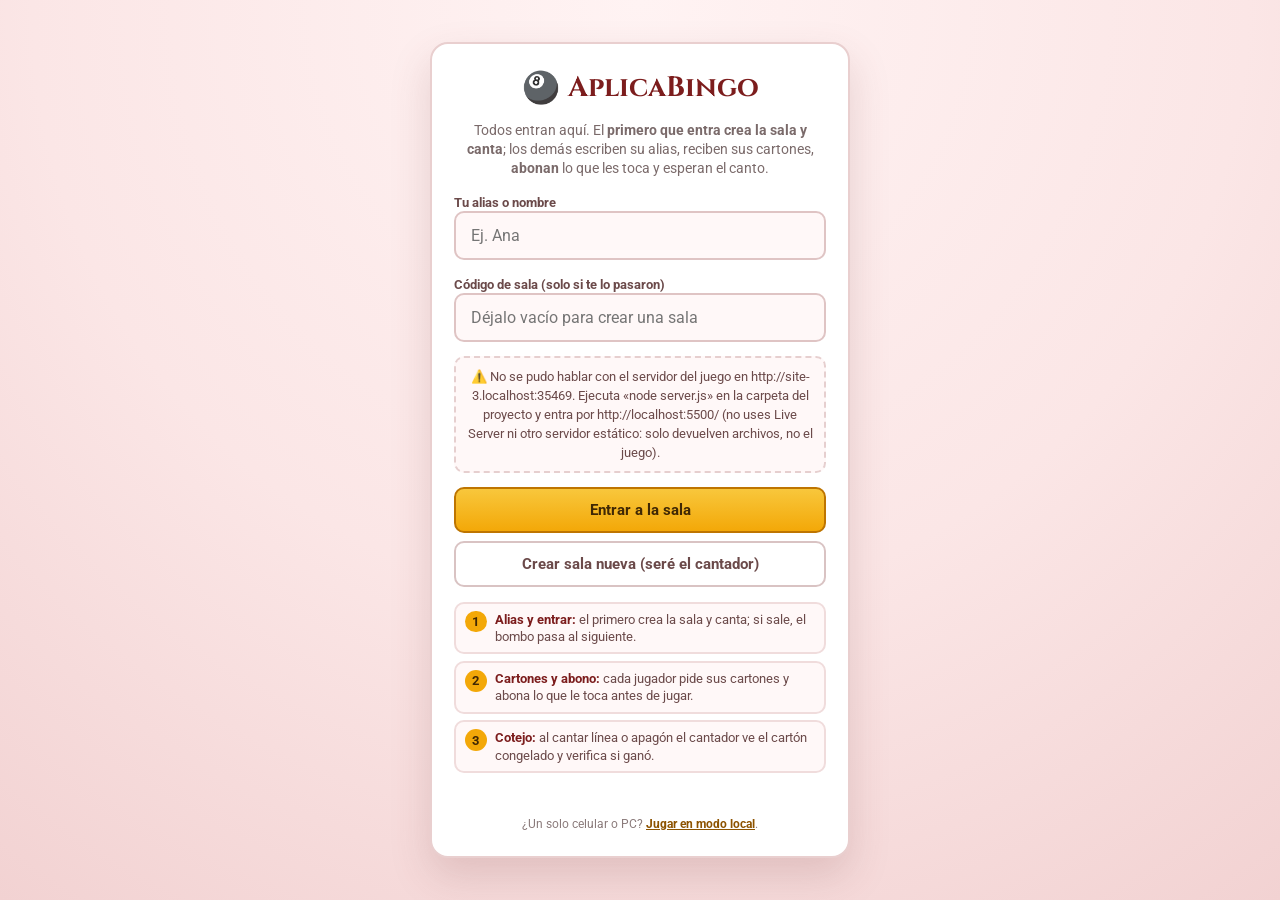
==== commit c1489bce: "Cambia el puerto por defecto a 5500 con reserva automatica - server.js: el puerto por defecto pasa d" ====
--- a/index.html
+++ b/index.html
@@ -61,10 +61,10 @@
 
     function pista() {
         if (location.protocol === 'file:') {
-            return 'Abre esta página desde el servidor del juego: ejecuta «node server.js» y entra por http://localhost:3000/';
+            return 'Abre esta página desde el servidor del juego: ejecuta «node server.js» y entra por http://localhost:5500/';
         }
         return 'No se pudo hablar con el servidor del juego en ' + location.origin +
-            '. Ejecuta «node server.js» en la carpeta del proyecto y entra por http://localhost:3000/ ' +
+            '. Ejecuta «node server.js» en la carpeta del proyecto y entra por http://localhost:5500/ ' +
             '(no uses Live Server ni otro servidor estático: solo devuelven archivos, no el juego).';
     }
 
